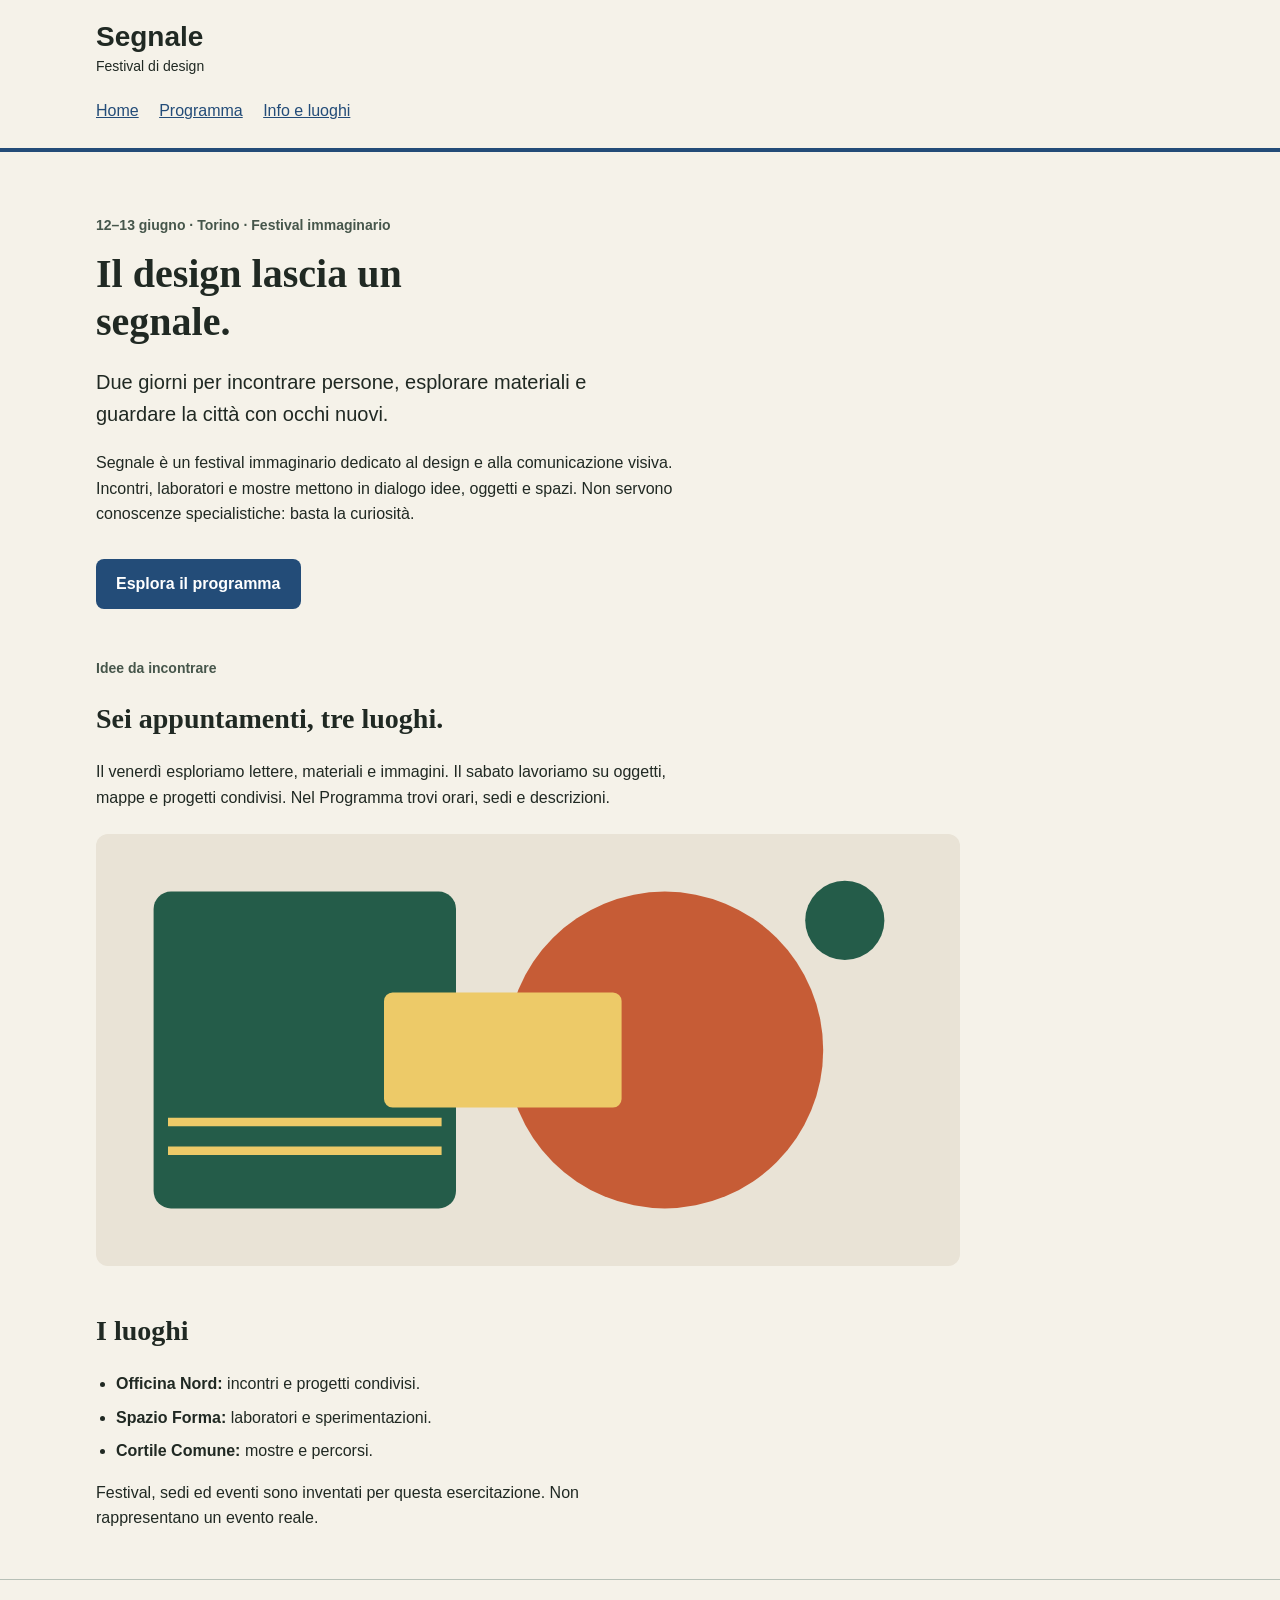
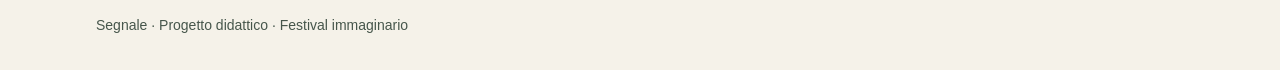
==== index.html @ 4e66ffe0 "Ajout de la page info e luoghi" ====
<!doctype html>
<html lang="it">
<head>
  <meta charset="utf-8">
  <meta name="viewport" content="width=device-width, initial-scale=1">
  <title>Segnale — Festival di design</title>
  <link rel="stylesheet" href="style.css">
</head>
<body>
  <a class="skip-link" href="#contenuto">Vai al contenuto</a>
  <header class="site-header">
    <div class="container">
      <a class="brand" href="index.html">Segnale<span>Festival di design</span></a>
      <nav>
        <a href="index.html">Home</a>
        <a href="programma.html">Programma</a>
        <a href="info.html">Info e luoghi</a>
      </nav>
    </div>
  </header>

  <main id="contenuto" class="container">
    <section class="intro">
      <p class="eyebrow">12–13 giugno · Torino · Festival immaginario</p>
      <h1 id="titolo-home">Il design lascia un segnale.</h1>
      <p class="lead">Due giorni per incontrare persone, esplorare materiali e guardare la città con occhi nuovi.</p>
      <p class="reading-text">Segnale è un festival immaginario dedicato al design e alla comunicazione visiva. Incontri, laboratori e mostre mettono in dialogo idee, oggetti e spazi. Non servono conoscenze specialistiche: basta la curiosità.</p>
      <a class="button-link" href="programma.html">Esplora il programma</a>
    </section>

    <section class="content-section">
      <p class="eyebrow">Idee da incontrare</p>
      <h2 id="titolo-festival">Sei appuntamenti, tre luoghi.</h2>
      <p class="reading-text">Il venerdì esploriamo lettere, materiali e immagini. Il sabato lavoriamo su oggetti, mappe e progetti condivisi. Nel Programma trovi orari, sedi e descrizioni.</p>
      <img class="festival-image" src="assets/festival.svg" alt="Composizione geometrica di cerchi e rettangoli nei colori del festival" width="1200" height="600">
    </section>

    <section class="content-section">
      <h2 id="titolo-luoghi">I luoghi</h2>
      <ul class="venues">
        <li><strong>Officina Nord:</strong> incontri e progetti condivisi.</li>
        <li><strong>Spazio Forma:</strong> laboratori e sperimentazioni.</li>
        <li><strong>Cortile Comune:</strong> mostre e percorsi.</li>
      </ul>
      <p class="reading-text">Festival, sedi ed eventi sono inventati per questa esercitazione. Non rappresentano un evento reale.</p>
    </section>
  </main>

  <footer class="site-footer"><div class="container"><p>Segnale · Progetto didattico · Festival immaginario</p></div></footer>
</body>
</html>
---- style.css ----
/* Segnale: esempio completo della consegna su Home e Programma. */

/* Valori condivisi: le regole interessate li richiamano con var(). */
:root {
  --colore-primario: #234c78;
  --colore-primario-scuro: #163454;
  --colore-sfondo: #f5f2e9;
  --colore-testo: #202923;
  --font-testo: Arial, Helvetica, sans-serif;
  --font-titoli: Georgia, "Times New Roman", serif;
}

* {
  box-sizing: border-box;
}

body {
  margin: 0;
  background: var(--colore-sfondo);
  color: var(--colore-testo);
  font-family: var(--font-testo);
  font-size: 1rem;
  line-height: 1.6;
}

a {
  color: var(--colore-primario);
}

a:hover {
  text-decoration: underline;
}

a:focus {
  outline: 3px solid var(--colore-testo);
}

.container {
  width: 92%;
  max-width: 68rem;
  margin: 0 auto;
}

.site-header {
  padding: 1.25rem 0;
  border-bottom: 4px solid var(--colore-primario);
}

.brand {
  display: inline-block;
  color: var(--colore-testo);
  font-size: 1.75rem;
  font-weight: bold;
  line-height: 1.2;
  text-decoration: none;
}

.brand span {
  display: block;
  margin-top: 0.25rem;
  font-size: 0.875rem;
  font-weight: normal;
}

nav {
  margin-top: 1rem;
}

nav a {
  display: inline-block;
  margin-right: 1rem;
  padding: 0.25rem 0;
}


.intro {
  padding: 3rem 0 1rem;
}

.eyebrow,
.event-meta {
  color: #46564b;
  font-size: 0.875rem;
  font-weight: bold;
}

h1,
h2,
h3 {
  font-family: var(--font-titoli);
  line-height: 1.2;
}

h1 {
  max-width: 18ch;
  margin: 0.75rem 0 1.25rem;
  font-size: 2.5rem;
}

h2 {
  font-size: 1.75rem;
}

h3 {
  margin: 0.5rem 0 0.75rem;
  font-size: 1.375rem;
}

.lead {
  max-width: 48ch;
  font-size: 1.25rem;
}

.reading-text {
  max-width: 65ch;
}

.button-link {
  display: inline-block;
  margin-top: 1rem;
  padding: 0.75rem 1.25rem;
  border-radius: 0.5rem;
  background: var(--colore-primario);
  color: #ffffff;
  font-weight: bold;
  text-decoration: none;
}

.button-link:hover {
  background: var(--colore-primario-scuro);
}

.content-section {
  margin: 2rem 0 3rem;
}

.festival-image {
  display: block;
  width: 100%;
  max-width: 54rem;
  height: auto;
  margin-top: 1.5rem;
  border-radius: 0.75rem;
}

.venues {
  padding-left: 1.25rem;
}

.venues li {
  margin-bottom: 0.5rem;
}

/* Disposizione di base: una colonna. */
.event-grid {
  display: grid;
  grid-template-columns: 1fr;
  gap: 2rem;
}

.event-card {
  overflow: hidden;
  border: 1px solid #b7c0b7;
  border-radius: 0.75rem;
  background: #ffffff;
}

.event-card img {
  display: block;
  width: 100%;
  height: auto;
}

.event-body {
  padding: 1.5rem;
}

.event-place {
  margin-bottom: 0;
  color: #46564b;
  font-size: 0.875rem;
}

.site-footer {
  padding: 1.25rem 0;
  border-top: 1px solid #b7c0b7;
  color: #46564b;
  font-size: 0.875rem;
}

.skip-link {
  position: absolute;
  top: -6rem;
  left: 1rem;
  padding: 0.75rem 1rem;
  background: #ffffff;
  color: var(--colore-testo);
}

.skip-link:focus {
  top: 1rem;
}

/* Da 600 px: due colonne. */
@media (min-width: 600px) {
  .event-grid {
    grid-template-columns: repeat(2, 1fr);
  }
}

/* Da 1024 px: tre colonne. Questa regola segue quella da 600 px. */
@media (min-width: 1024px) {
  .event-grid {
    grid-template-columns: repeat(3, 1fr);
  }
}
/* =========================================
   Info e luoghi: Galleria Swiper e Mappa
   ========================================= */

.swiper-slide img {
  display: block;
  width: 100%;
  height: auto;
  border-radius: 0.75rem;
}

.swiper-slide p {
  margin-top: 0.75rem;
  padding-bottom: 2rem;
}

/* Adattamento cromatico dei controlli Swiper */
.swiper-button-next,
.swiper-button-prev {
  color: var(--colore-primario-scuro);
}

#mappa-sedi {
  margin-bottom: 1rem;
}
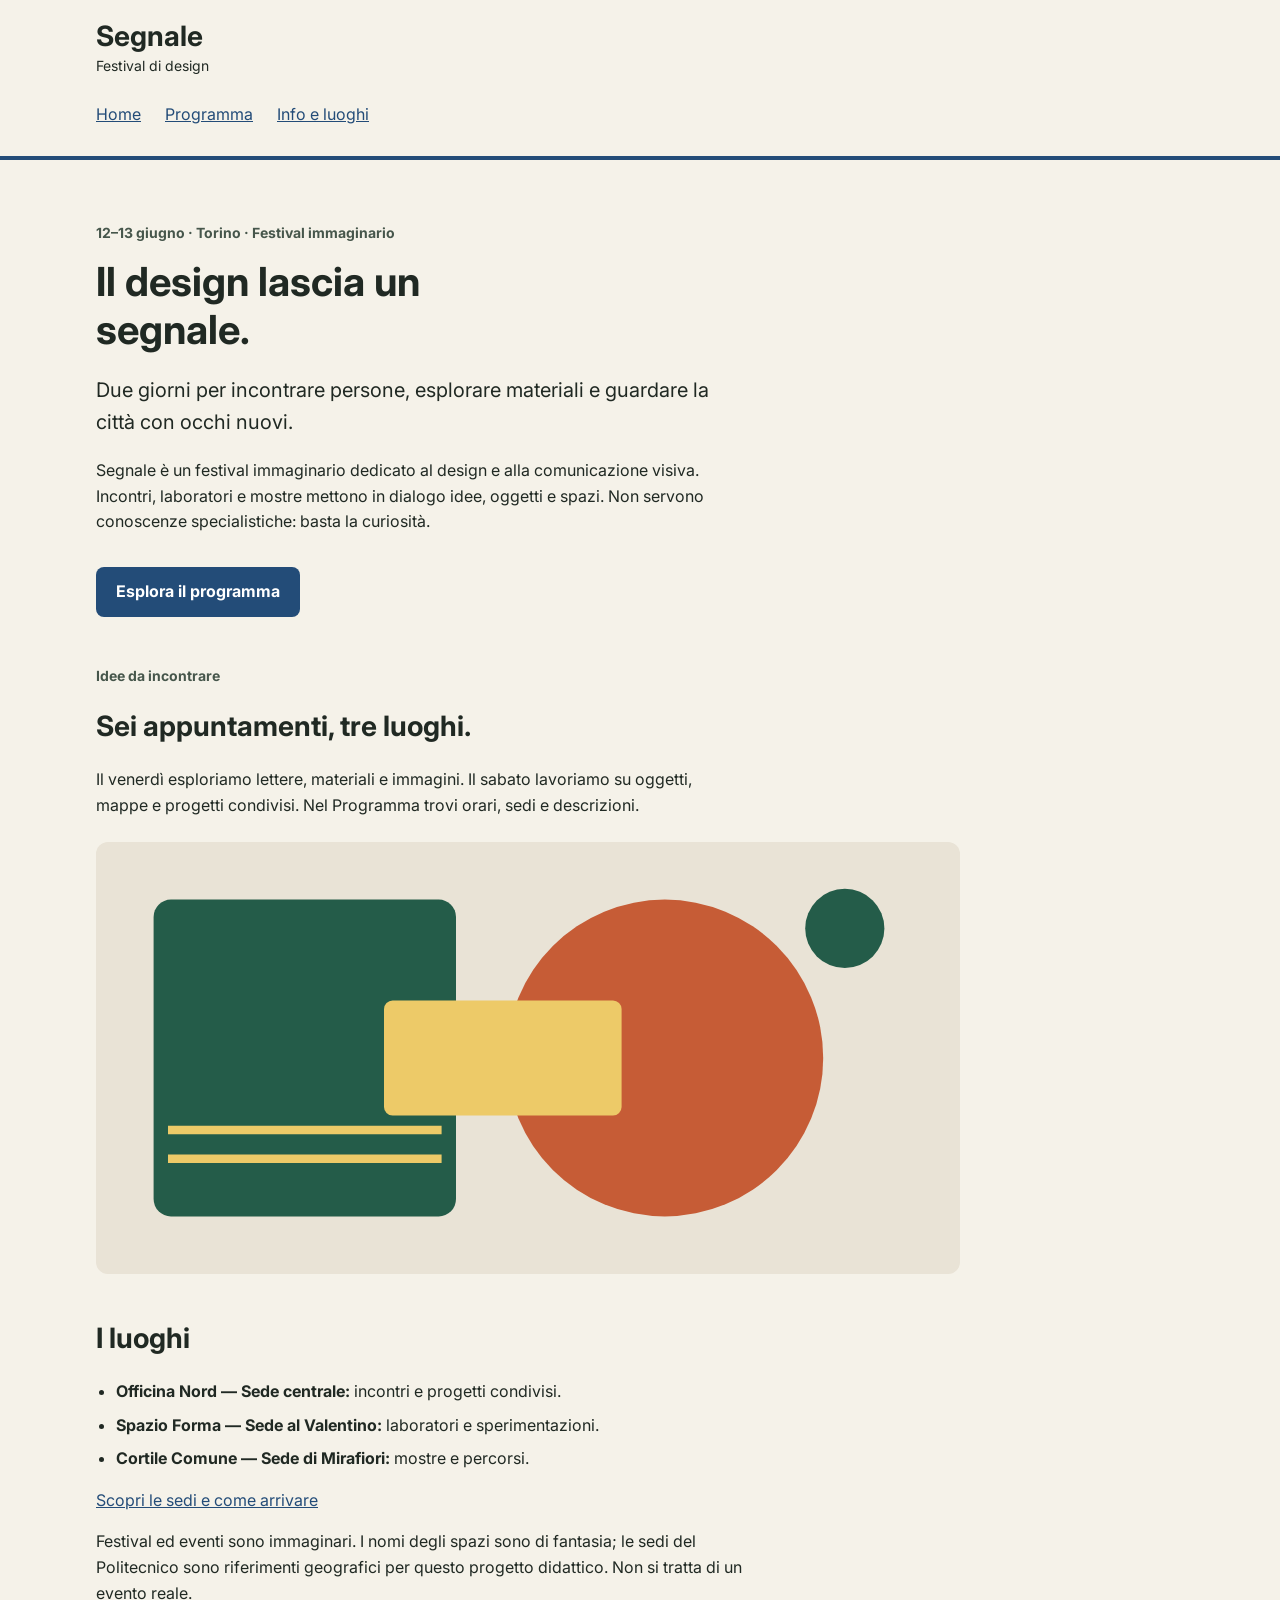
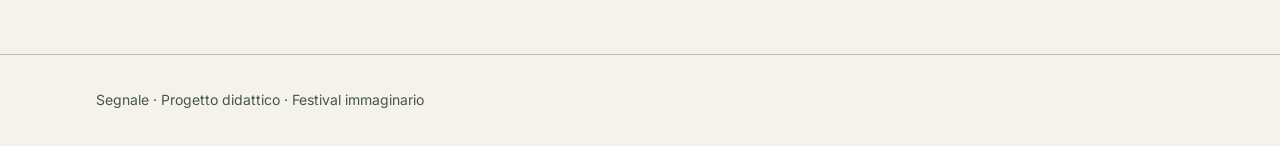
==== commit aca215bf: "Intégration police Inter, menu responsive et header sticky" ====
--- a/index.html
+++ b/index.html
@@ -4,6 +4,9 @@
   <meta charset="utf-8">
   <meta name="viewport" content="width=device-width, initial-scale=1">
   <title>Segnale — Festival di design</title>
+ <link rel="preconnect" href="https://fonts.googleapis.com">
+  <link rel="preconnect" href="https://fonts.gstatic.com" crossorigin>
+  <link href="https://fonts.googleapis.com/css2?family=Inter:wght@400;700&display=swap" rel="stylesheet">
   <link rel="stylesheet" href="style.css">
 </head>
 <body>
@@ -38,11 +41,12 @@
     <section class="content-section">
       <h2 id="titolo-luoghi">I luoghi</h2>
       <ul class="venues">
-        <li><strong>Officina Nord:</strong> incontri e progetti condivisi.</li>
-        <li><strong>Spazio Forma:</strong> laboratori e sperimentazioni.</li>
-        <li><strong>Cortile Comune:</strong> mostre e percorsi.</li>
+        <li><strong>Officina Nord — Sede centrale:</strong> incontri e progetti condivisi.</li>
+        <li><strong>Spazio Forma — Sede al Valentino:</strong> laboratori e sperimentazioni.</li>
+        <li><strong>Cortile Comune — Sede di Mirafiori:</strong> mostre e percorsi.</li>
       </ul>
-      <p class="reading-text">Festival, sedi ed eventi sono inventati per questa esercitazione. Non rappresentano un evento reale.</p>
+      <p><a href="info.html">Scopri le sedi e come arrivare</a></p>
+      <p class="reading-text">Festival ed eventi sono immaginari. I nomi degli spazi sono di fantasia; le sedi del Politecnico sono riferimenti geografici per questo progetto didattico. Non si tratta di un evento reale.</p>
     </section>
   </main>
 
--- a/style.css
+++ b/style.css
@@ -6,8 +6,8 @@
   --colore-primario-scuro: #163454;
   --colore-sfondo: #f5f2e9;
   --colore-testo: #202923;
-  --font-testo: Arial, Helvetica, sans-serif;
-  --font-titoli: Georgia, "Times New Roman", serif;
+  --font-testo: 'Inter', Arial, sans-serif; 
+  --font-titoli: 'Inter', Arial, sans-serif;
 }
 
 * {
@@ -214,28 +214,137 @@
     grid-template-columns: repeat(3, 1fr);
   }
 }
+
+/* Info e luoghi: componenti aggiunti al sito esistente. */
+button {
+  padding: 0.65rem 0.5rem;
+  border: 2px solid var(--colore-primario);
+  border-radius: 0.5rem;
+  background: var(--colore-primario);
+  color: #ffffff;
+  font-family: var(--font-testo);
+  font-size: 1rem;
+  font-weight: bold;
+  cursor: pointer;
+}
+
+button:hover {
+  background: var(--colore-primario-scuro);
+}
+
+button:focus {
+  outline: 3px solid var(--colore-testo);
+}
+
+.venue-gallery {
+  max-width: 54rem;
+}
+
+.venue-swiper {
+  width: 100%;
+}
+
+.venue-slide {
+  margin: 0;
+  overflow: hidden;
+  border: 1px solid #b7c0b7;
+  border-radius: 0.75rem;
+  background: #ffffff;
+}
+
+.venue-slide img {
+  display: block;
+  width: 100%;
+  height: auto;
+}
+
+.venue-slide figcaption {
+  padding: 1.25rem;
+}
+
+.gallery-controls {
+  display: grid;
+  grid-template-columns: repeat(2, 1fr);
+  gap: 0.75rem;
+  margin-top: 1rem;
+}
+
+.gallery-count {
+  margin: 0.75rem 0 0;
+  text-align: center;
+}
+
+@media (max-width: 319px) {
+  .gallery-label {
+    font-size: 0;
+  }
+}
+
+.map-container {
+  margin: 1.5rem 0;
+  overflow: hidden;
+  border: 1px solid #b7c0b7;
+  border-radius: 0.75rem;
+  background: #ffffff;
+}
+
+.map-container iframe {
+  display: block;
+  width: 100%;
+  height: 28rem;
+  border: 0;
+}
+
+.venue-addresses {
+  display: grid;
+  grid-template-columns: 1fr;
+  gap: 1.5rem;
+}
+
+.venue-address {
+  padding: 1.25rem;
+  border: 1px solid #b7c0b7;
+  border-radius: 0.75rem;
+}
+
+.teaching-note {
+  margin-top: 2rem;
+}
+
+@media (min-width: 768px) {
+  .venue-addresses {
+    grid-template-columns: repeat(3, 1fr);
+  }
+}
 /* =========================================
-   Info e luoghi: Galleria Swiper e Mappa
+   Esercitazione 7: Intestazione e Menu
    ========================================= */
 
-.swiper-slide img {
-  display: block;
-  width: 100%;
-  height: auto;
-  border-radius: 0.75rem;
-}
-
-.swiper-slide p {
-  margin-top: 0.75rem;
-  padding-bottom: 2rem;
-}
-
-/* Adattamento cromatico dei controlli Swiper */
-.swiper-button-next,
-.swiper-button-prev {
-  color: var(--colore-primario-scuro);
-}
-
-#mappa-sedi {
-  margin-bottom: 1rem;
-}
+/* Intestazione sticky (bloquée en haut) */
+.site-header {
+  position: sticky;
+  top: 0;
+  background-color: var(--colore-sfondo);
+  z-index: 1000;
+}
+
+/* Menu responsive - Disposition mobile (colonne) */
+nav {
+  display: flex;
+  flex-direction: column;
+  gap: 0.5rem;
+  margin-top: 1rem;
+}
+
+nav a {
+  margin-right: 0;
+  padding: 0.5rem 0;
+}
+
+/* Menu responsive - Disposition ordinateur (ligne) */
+@media (min-width: 600px) {
+  nav {
+    flex-direction: row;
+    gap: 1.5rem;
+  }
+}
